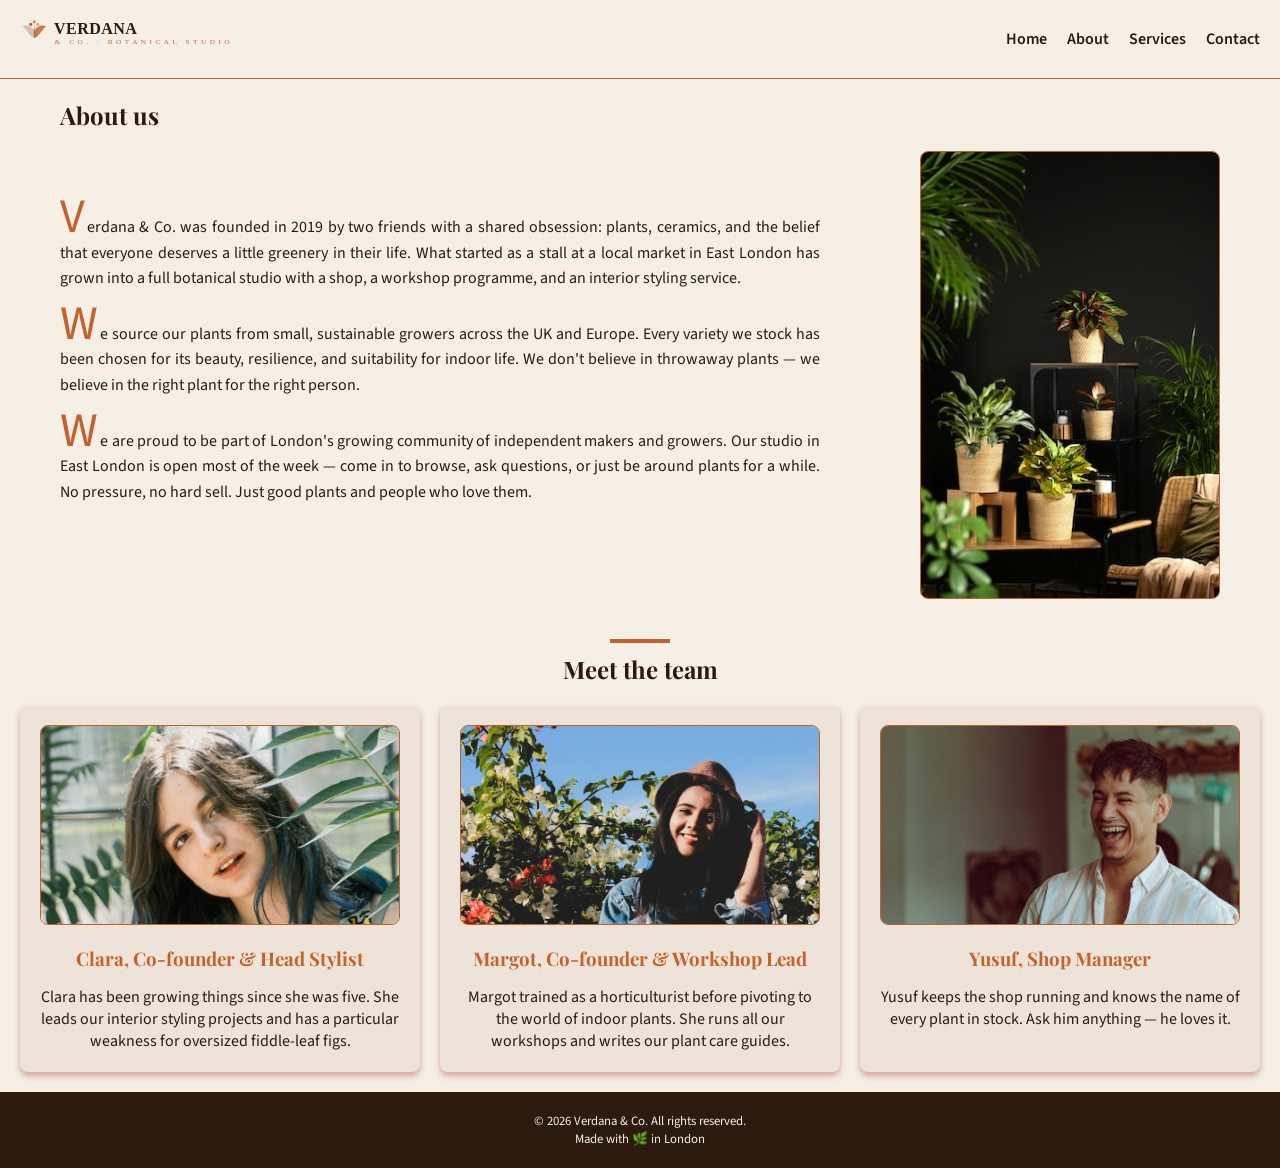
==== about.html @ 44748213 "Add about page and styling" ====
<!doctype html>
<html lang="en">
  <head>
    <meta charset="UTF-8" />
    <meta name="viewport" content="width=device-width, initial-scale=1.0" />

    <link rel="preconnect" href="https://fonts.googleapis.com" />
    <link rel="preconnect" href="https://fonts.gstatic.com" crossorigin />
    <link
      href="https://fonts.googleapis.com/css2?family=Playfair+Display:wght@400;700&family=Source+Sans+3:wght@400;600&display=swap"
      rel="stylesheet"
    />
    <link rel="stylesheet" href="./assets/style.css" />
    <title>About | Verdana & Co. | Botanical Studio</title>
  </head>
  <body>
    <header>
      <nav class="nav-bar">
        <a href="./index.html">
          <img
            src="./assets/img/logo-nav.svg"
            alt="Verdana & Co. Logo"
            class="logo"
          />
        </a>
        <ul class="nav-links">
          <li><a href="./index.html">Home</a></li>
          <li><a href="./about.html">About</a></li>
          <li><a href="./services.html">Services</a></li>
          <li><a href="./contact.html">Contact</a></li>
        </ul>
      </nav>
    </header>
    <main>
      <section class="about">
        <h1>About us</h1>
        <div class="about-columns">
          <div class="about-text">
            <p>
              Verdana & Co. was founded in 2019 by two friends with a shared
              obsession: plants, ceramics, and the belief that everyone deserves
              a little greenery in their life. What started as a stall at a
              local market in East London has grown into a full botanical studio
              with a shop, a workshop programme, and an interior styling
              service.
            </p>
            <p>
              We source our plants from small, sustainable growers across the UK
              and Europe. Every variety we stock has been chosen for its beauty,
              resilience, and suitability for indoor life. We don't believe in
              throwaway plants — we believe in the right plant for the right
              person.
            </p>
            <p>
              We are proud to be part of London's growing community of
              independent makers and growers. Our studio in East London is open
              most of the week — come in to browse, ask questions, or just be
              around plants for a while. No pressure, no hard sell. Just good
              plants and people who love them.
            </p>
          </div>
          <div class="about-img">
            <img
              src="./assets/img/about.jpg"
              alt="Plants and ceramics from Verdana & Co."
            />
          </div>
        </div>
      </section>
      <section class="features">
        <h2 class="section-title">Meet the team</h2>
        <div class="cards-row">
          <article class="card">
            <img
              src="./assets/img/card-team-clara.jpg"
              alt="Clara, co-founder of Verdana & Co."
              class="card-img"
            />
            <h3>Clara, Co-founder & Head Stylist</h3>
            <p>
              Clara has been growing things since she was five. She leads our
              interior styling projects and has a particular weakness for
              oversized fiddle-leaf figs.
            </p>
          </article>
          <article class="card">
            <img
              src="./assets/img/card-team-margot.jpg"
              alt="Margot, co-founder of Verdana & Co."
              class="card-img"
            />
            <h3>Margot, Co-founder & Workshop Lead</h3>
            <p>
              Margot trained as a horticulturist before pivoting to the world of
              indoor plants. She runs all our workshops and writes our plant
              care guides.
            </p>
          </article>
          <article class="card">
            <img
              src="./assets/img/card-team-yusuf.jpg"
              alt="Yusuf, Shop Manager"
              class="card-img"
            />
            <h3>Yusuf, Shop Manager</h3>
            <p>
              Yusuf keeps the shop running and knows the name of every plant in
              stock. Ask him anything — he loves it.
            </p>
          </article>
        </div>
      </section>
    </main>
    <footer>
      <p>&copy; 2026 Verdana & Co. All rights reserved.</p>
      <p>Made with 🌿 in London</p>
    </footer>
  </body>
</html>
---- assets/style.css ----
:root {
  /* Color for background */
  --color-bg: #f5efe6;
  /* Color for text and dark elements */
  --color-dark: #2c1a0e;
  /* Primary color for links and buttons */
  --color-primary: #c4622d;
  /* Secondary color for accents and hover states */
  --color-secondary: #d4a89a;
  --color-surface: #ede3d8;
  --font-display: "Playfair Display", serif;
  /* Font for body text and general content */
  --font-body: "Source Sans 3", sans-serif;
  --border-radius: 8px;
}

* {
  margin: 0;
  padding: 0;
  box-sizing: border-box;
}

body {
  background-color: var(--color-bg);
  color: var(--color-dark);
  font-family: var(--font-body);
}

h1,
h2,
h3 {
  font-family: var(--font-display);
}

header {
  position: sticky;
  top: 0;
  background-color: var(--color-bg);
  z-index: 100;
  border-bottom: 1px solid var(--color-primary);
}

.nav-bar {
  display: flex;
  justify-content: space-between;
  align-items: center;
  padding: 20px;
}

.logo {
  width: 250px;
}

.nav-links {
  display: flex;
  list-style: none;
  gap: 20px;
}

.nav-links a {
  text-decoration: none;
  color: var(--color-dark);
  font-weight: 600;
}

.nav-links a:hover {
  color: var(--color-primary);
}

.hero {
  display: flex;
  flex-direction: column;
  justify-content: center;
  align-items: center;
  gap: 30px;
  background-image: url("../assets/img/hero.jpg");
  background-size: cover;
  background-position: center;
  height: 350px;
  position: relative;
  color: var(--color-bg);
}

.hero::before {
  content: "";
  position: absolute;
  inset: 0;
  background-color: rgba(0, 0, 0, 0.4);
}

.hero > * {
  position: relative;
  z-index: 1;
}

.btn {
  display: inline-block;
  padding: 10px 20px;
  background-color: var(--color-primary);
  color: var(--color-bg);
  text-decoration: none;
  border-radius: var(--border-radius);
  font-weight: 600;
}

.btn:hover {
  background-color: var(--color-secondary);
  color: var(--color-dark);
}

.features {
  display: flex;
  text-align: center;
  flex-direction: column;
  padding: 20px 20px;
}

.section-title {
  margin-bottom: 20px;
}

.section-title::before {
  content: "";
  display: block;
  width: 60px;
  height: 4px;
  background-color: var(--color-primary);
  margin: 0 auto 10px;
}

.cards-row {
  display: flex;
  flex-wrap: wrap;
  gap: 20px;
  justify-content: center;
}

.card {
  background-color: var(--color-surface);
  padding: 20px;
  border-radius: var(--border-radius);
  flex: 1 1 300px;
  box-shadow: 0 4px 6px var(--color-secondary);
}

.card h3 {
  margin-bottom: 15px;
  color: var(--color-primary);
}

.card-img {
  width: 100%;
  border-radius: var(--border-radius);
  height: 200px;
  object-fit: cover;
  margin-bottom: 15px;
  border: 1px solid var(--color-primary);
}

footer {
  display: flex;
  align-items: center;
  justify-content: center;
  flex-direction: column;
  background-color: var(--color-dark);
  color: var(--color-bg);
  font-size: 0.8rem;
  padding: 20px;
}

.about {
  padding: 20px 20px;
  margin: 0 auto;
  max-width: 1200px;
}

.about h1 {
  margin-bottom: 20px;
}

.about-columns {
  display: flex;
  align-items: center;
  gap: 20px;
  flex-wrap: wrap;
  width: 100%;
}

.about-text {
  flex: 2;
}

.about-text p {
  margin-bottom: 30px;
  line-height: 1.6;
  text-align: justify;
}

.about-text p::first-letter {
  font-size: 3rem;
  color: var(--color-primary);
  float: left;
  line-height: 0.1;
  margin-right: 2px;
}
.about-img {
  display: flex;
  justify-content: flex-end;
  flex: 1;
}

.about-img img {
  border-radius: var(--border-radius);
  border: 1px solid var(--color-primary);
  width: 100%;
  max-width: 300px;
}
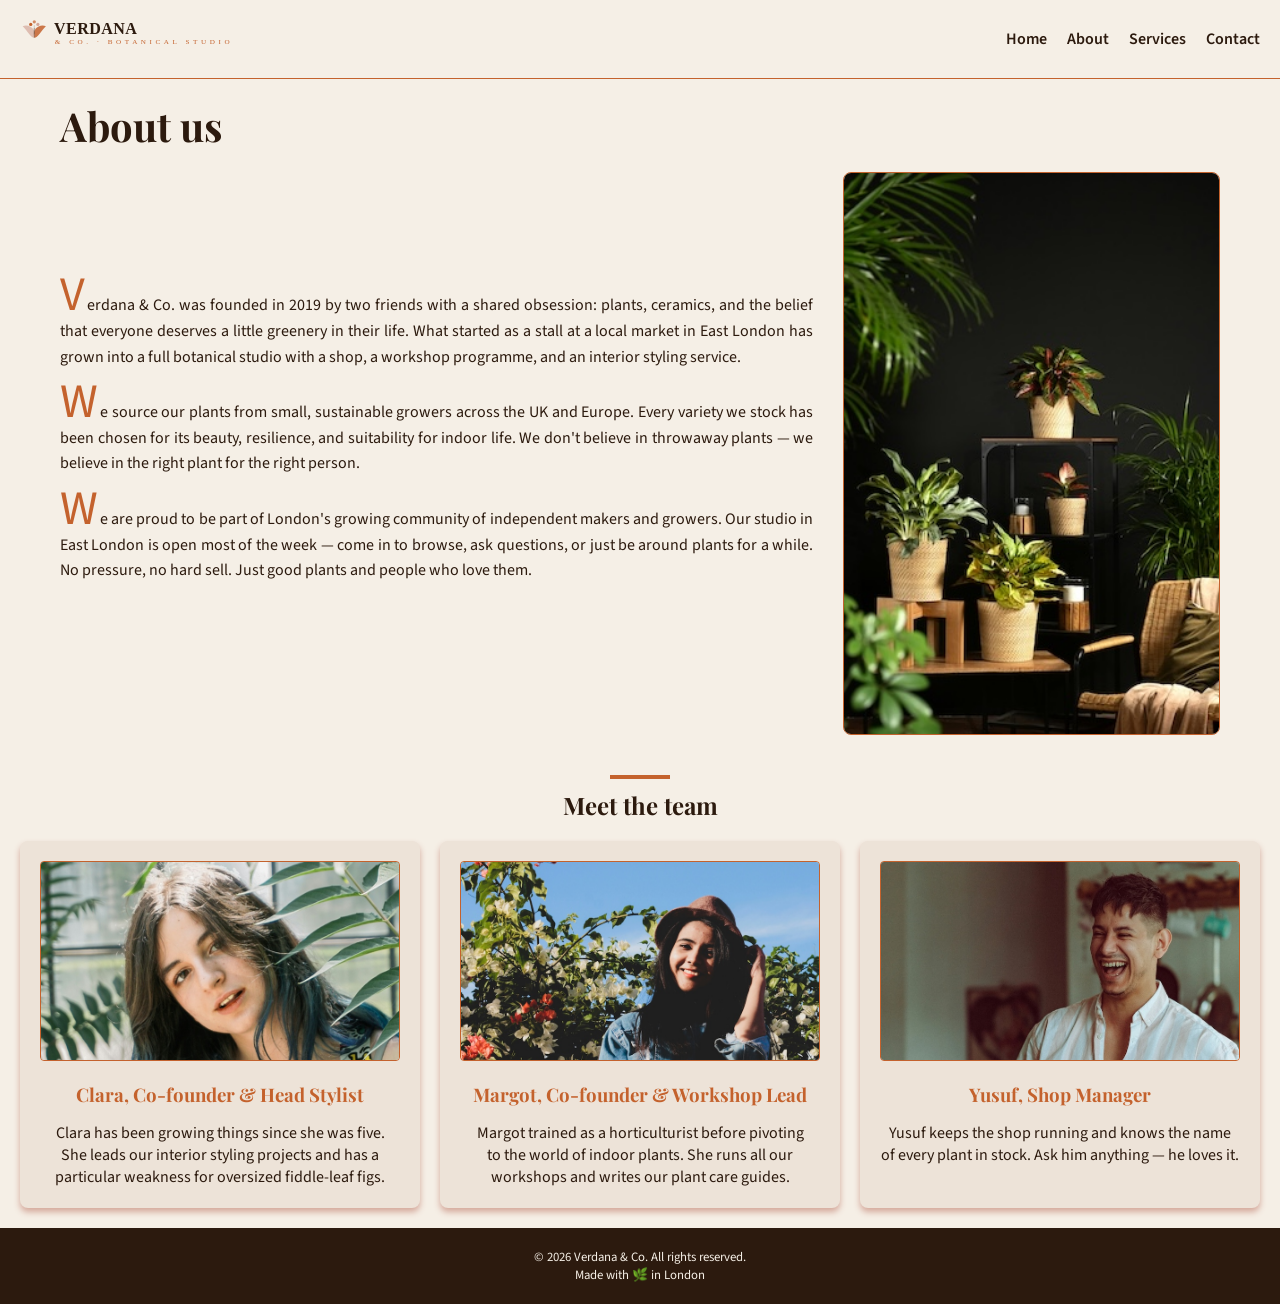
==== commit 1a98bdab: "Add services page and corresponding CSS, update google api to get italic, extract CSS values in vari" ====
--- a/about.html
+++ b/about.html
@@ -7,7 +7,7 @@
     <link rel="preconnect" href="https://fonts.googleapis.com" />
     <link rel="preconnect" href="https://fonts.gstatic.com" crossorigin />
     <link
-      href="https://fonts.googleapis.com/css2?family=Playfair+Display:wght@400;700&family=Source+Sans+3:wght@400;600&display=swap"
+      href="https://fonts.googleapis.com/css2?family=Playfair+Display:wght@400;700&family=Source+Sans+3:ital,wght@0,400;0,600;1,400;1,600&display=swap"
       rel="stylesheet"
     />
     <link rel="stylesheet" href="./assets/style.css" />
@@ -32,7 +32,7 @@
       </nav>
     </header>
     <main>
-      <section class="about">
+      <section class="main-section">
         <h1>About us</h1>
         <div class="about-columns">
           <div class="about-text">
--- a/assets/style.css
+++ b/assets/style.css
@@ -12,6 +12,8 @@
   /* Font for body text and general content */
   --font-body: "Source Sans 3", sans-serif;
   --border-radius: 8px;
+  --inside-border-radius: 4px;
+  --standard-padding: 20px;
 }
 
 * {
@@ -30,6 +32,11 @@
 h2,
 h3 {
   font-family: var(--font-display);
+}
+
+h1 {
+  font-size: 2.5rem;
+  margin-bottom: 20px;
 }
 
 header {
@@ -44,7 +51,7 @@
   display: flex;
   justify-content: space-between;
   align-items: center;
-  padding: 20px;
+  padding: var(--standard-padding);
 }
 
 .logo {
@@ -79,6 +86,17 @@
   height: 350px;
   position: relative;
   color: var(--color-bg);
+  padding: 20px;
+}
+
+.hero h1 {
+  text-align: center;
+  text-wrap: balance;
+}
+
+.hero p {
+  text-align: center;
+  text-wrap: balance;
 }
 
 .hero::before {
@@ -112,7 +130,7 @@
   display: flex;
   text-align: center;
   flex-direction: column;
-  padding: 20px 20px;
+  padding: var(--standard-padding);
 }
 
 .section-title {
@@ -137,7 +155,7 @@
 
 .card {
   background-color: var(--color-surface);
-  padding: 20px;
+  padding: var(--standard-padding);
   border-radius: var(--border-radius);
   flex: 1 1 300px;
   box-shadow: 0 4px 6px var(--color-secondary);
@@ -148,13 +166,22 @@
   color: var(--color-primary);
 }
 
+.card p {
+  text-align: center;
+  text-wrap: balance;
+}
+
 .card-img {
   width: 100%;
-  border-radius: var(--border-radius);
+  border-radius: var(--inside-border-radius);
   height: 200px;
   object-fit: cover;
   margin-bottom: 15px;
   border: 1px solid var(--color-primary);
+}
+
+.italic {
+  font-style: italic;
 }
 
 footer {
@@ -165,44 +192,41 @@
   background-color: var(--color-dark);
   color: var(--color-bg);
   font-size: 0.8rem;
-  padding: 20px;
-}
-
-.about {
-  padding: 20px 20px;
+  padding: var(--standard-padding);
+}
+
+.main-section {
+  padding: var(--standard-padding);
   margin: 0 auto;
   max-width: 1200px;
 }
 
-.about h1 {
-  margin-bottom: 20px;
-}
-
-.about-columns {
-  display: flex;
-  align-items: center;
-  gap: 20px;
-  flex-wrap: wrap;
-  width: 100%;
-}
-
-.about-text {
-  flex: 2;
-}
-
-.about-text p {
+.main-section p {
   margin-bottom: 30px;
   line-height: 1.6;
   text-align: justify;
 }
 
-.about-text p::first-letter {
+.main-section p::first-letter {
   font-size: 3rem;
   color: var(--color-primary);
   float: left;
   line-height: 0.1;
   margin-right: 2px;
 }
+
+.about-columns {
+  display: flex;
+  align-items: center;
+  gap: 30px;
+  flex-wrap: wrap;
+  width: 100%;
+}
+
+.about-text {
+  flex: 2;
+}
+
 .about-img {
   display: flex;
   justify-content: flex-end;
@@ -214,4 +238,5 @@
   border: 1px solid var(--color-primary);
   width: 100%;
   max-width: 300px;
-}
+  min-width: 100%;
+}
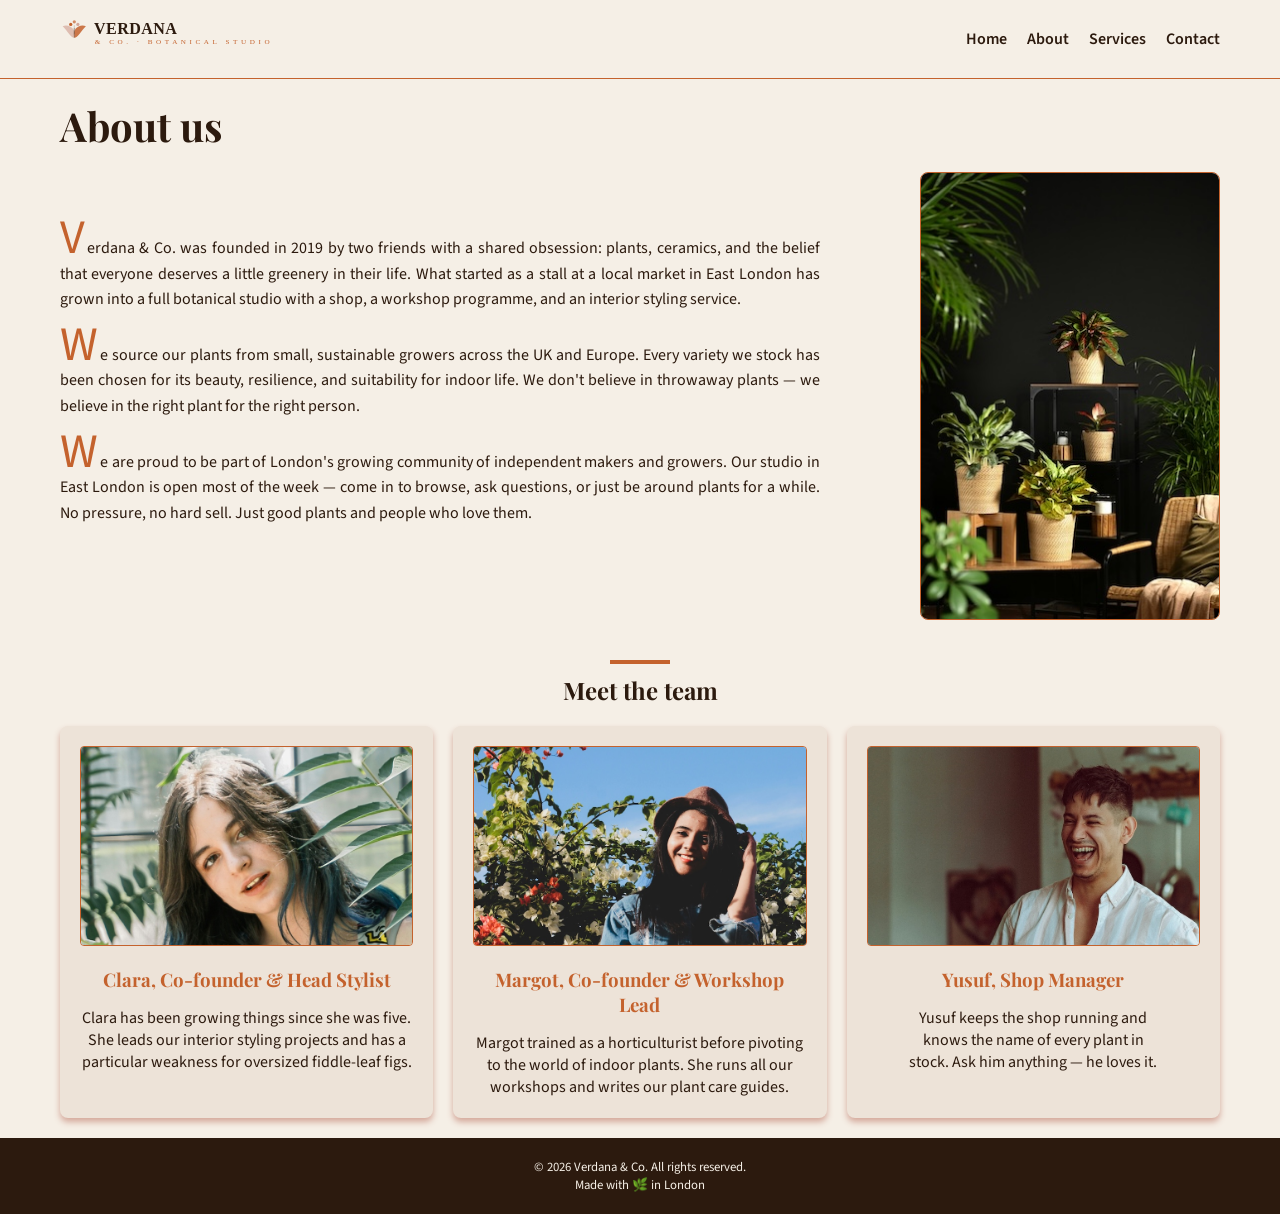
==== commit 1ce63fd2: "add favicon" ====
--- a/about.html
+++ b/about.html
@@ -11,6 +11,7 @@
       rel="stylesheet"
     />
     <link rel="stylesheet" href="./assets/style.css" />
+    <link rel="icon" href="./assets/img/favicon.svg" type="image/svg+xml" />
     <title>About | Verdana & Co. | Botanical Studio</title>
   </head>
   <body>
--- a/assets/style.css
+++ b/assets/style.css
@@ -13,7 +13,8 @@
   --font-body: "Source Sans 3", sans-serif;
   --border-radius: 8px;
   --inside-border-radius: 4px;
-  --standard-padding: 20px;
+  --standard-spacing: 20px;
+  --max-width: 1200px;
 }
 
 * {
@@ -22,6 +23,10 @@
   box-sizing: border-box;
 }
 
+.italic {
+  font-style: italic;
+}
+
 body {
   background-color: var(--color-bg);
   color: var(--color-dark);
@@ -43,15 +48,28 @@
   position: sticky;
   top: 0;
   background-color: var(--color-bg);
+  /* need to be on top of the ::before overlay */
   z-index: 100;
   border-bottom: 1px solid var(--color-primary);
 }
 
 .nav-bar {
   display: flex;
-  justify-content: space-between;
-  align-items: center;
-  padding: var(--standard-padding);
+  flex-direction: column;
+  justify-content: center;
+  align-items: center;
+  padding: var(--standard-spacing);
+  gap: var(--standard-spacing);
+  max-width: var(--max-width);
+  margin: 0 auto;
+}
+
+/* For larger screens, display nav links in a row */
+@media (min-width: 768px) {
+  .nav-bar {
+    flex-direction: row;
+    justify-content: space-between;
+  }
 }
 
 .logo {
@@ -61,7 +79,7 @@
 .nav-links {
   display: flex;
   list-style: none;
-  gap: 20px;
+  gap: var(--standard-spacing);
 }
 
 .nav-links a {
@@ -70,7 +88,8 @@
   font-weight: 600;
 }
 
-.nav-links a:hover {
+.nav-links a:hover,
+.nav-links a:focus {
   color: var(--color-primary);
 }
 
@@ -79,7 +98,7 @@
   flex-direction: column;
   justify-content: center;
   align-items: center;
-  gap: 30px;
+  gap: var(--standard-spacing);
   background-image: url("../assets/img/hero.jpg");
   background-size: cover;
   background-position: center;
@@ -92,11 +111,13 @@
 .hero h1 {
   text-align: center;
   text-wrap: balance;
+  max-width: var(--max-width);
 }
 
 .hero p {
   text-align: center;
   text-wrap: balance;
+  max-width: var(--max-width);
 }
 
 .hero::before {
@@ -126,11 +147,18 @@
   color: var(--color-dark);
 }
 
+.btn:focus {
+  outline: none;
+  box-shadow: 0 0 5px var(--color-primary);
+}
+
 .features {
   display: flex;
   text-align: center;
   flex-direction: column;
-  padding: var(--standard-padding);
+  padding: var(--standard-spacing);
+  max-width: var(--max-width);
+  margin: 0 auto;
 }
 
 .section-title {
@@ -155,7 +183,7 @@
 
 .card {
   background-color: var(--color-surface);
-  padding: var(--standard-padding);
+  padding: var(--standard-spacing);
   border-radius: var(--border-radius);
   flex: 1 1 300px;
   box-shadow: 0 4px 6px var(--color-secondary);
@@ -180,10 +208,6 @@
   border: 1px solid var(--color-primary);
 }
 
-.italic {
-  font-style: italic;
-}
-
 footer {
   display: flex;
   align-items: center;
@@ -192,13 +216,13 @@
   background-color: var(--color-dark);
   color: var(--color-bg);
   font-size: 0.8rem;
-  padding: var(--standard-padding);
+  padding: var(--standard-spacing);
 }
 
 .main-section {
-  padding: var(--standard-padding);
+  padding: var(--standard-spacing);
   margin: 0 auto;
-  max-width: 1200px;
+  max-width: var(--max-width);
 }
 
 .main-section p {
@@ -218,9 +242,11 @@
 .about-columns {
   display: flex;
   align-items: center;
-  gap: 30px;
+  gap: var(--standard-spacing);
   flex-wrap: wrap;
   width: 100%;
+  max-width: var(--max-width);
+  margin: 0 auto;
 }
 
 .about-text {
@@ -238,5 +264,63 @@
   border: 1px solid var(--color-primary);
   width: 100%;
   max-width: 300px;
-  min-width: 100%;
-}
+}
+
+.contact-columns {
+  display: flex;
+  align-items: center;
+  gap: var(--standard-spacing);
+  flex-wrap: wrap;
+  width: 100%;
+  max-width: var(--max-width);
+  margin: 0 auto var(--standard-spacing);
+}
+
+.contact-text {
+  flex: 2;
+  border-right: 4px solid var(--color-primary);
+  padding: 0 var(--standard-spacing);
+}
+
+.contact-text input,
+.contact-text textarea,
+.contact-text select {
+  width: 100%;
+  padding: 10px;
+  margin-bottom: 15px;
+  font-family: inherit;
+  border: 1px solid var(--color-secondary);
+  border-radius: var(--inside-border-radius);
+}
+
+.contact-subtitle {
+  display: block;
+  margin-top: 15px;
+  margin-bottom: 5px;
+  color: var(--color-primary);
+  font-weight: 600;
+}
+
+.contact-text input:focus,
+.contact-text textarea:focus,
+.contact-text select:focus {
+  outline: none;
+  border-color: var(--color-primary);
+  box-shadow: 0 0 5px var(--color-primary);
+}
+
+.contact-details {
+  flex: 1;
+}
+
+.contact-details dd {
+  margin-bottom: 15px;
+}
+
+.contact-details dt {
+  margin-bottom: 10px;
+}
+
+.contact-details dt::before {
+  content: "🪴 ";
+}
